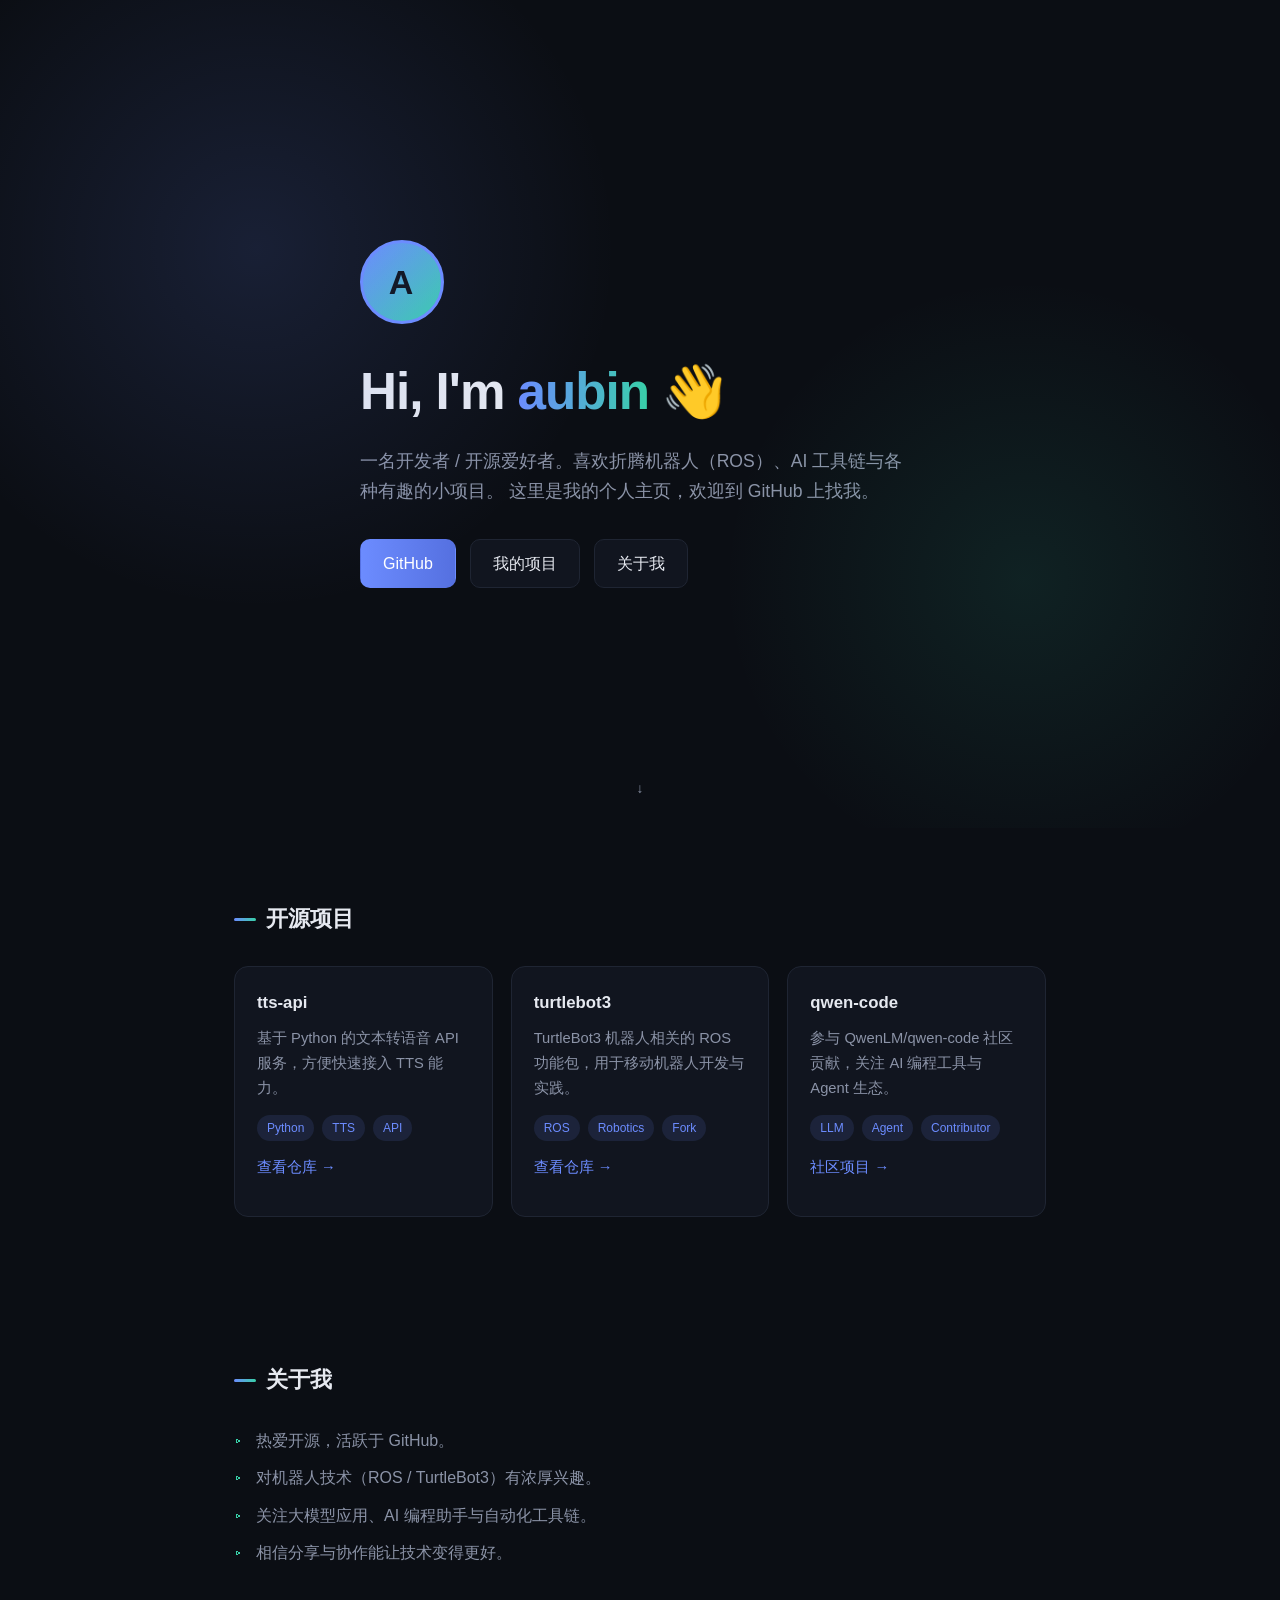
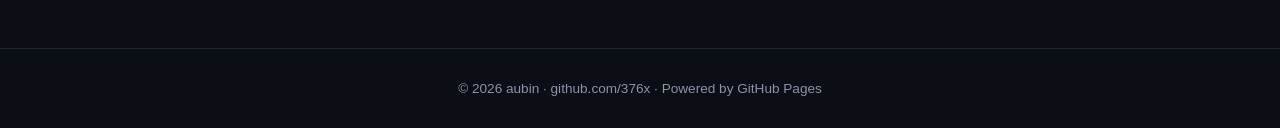
==== index.html @ 0f25fd70 "feat: init personal homepage" ====
<!DOCTYPE html>
<html lang="zh-CN">
<head>
  <meta charset="UTF-8" />
  <meta name="viewport" content="width=device-width, initial-scale=1.0" />
  <title>aubin · Personal Site</title>
  <meta name="description" content="aubin 的个人主页 — 开发者 / 开源爱好者" />
  <style>
    :root {
      --bg: #0b0e14;
      --bg-card: #11151f;
      --border: #1f2533;
      --text: #e6e9f0;
      --text-dim: #8b93a7;
      --accent: #6c8cff;
      --accent2: #38d0a8;
    }
    * { margin: 0; padding: 0; box-sizing: border-box; }
    html { scroll-behavior: smooth; }
    body {
      font-family: -apple-system, BlinkMacSystemFont, "Segoe UI", "PingFang SC",
        "Microsoft YaHei", sans-serif;
      background: var(--bg);
      color: var(--text);
      line-height: 1.7;
      min-height: 100vh;
    }
    a { color: var(--accent); text-decoration: none; transition: color .2s; }
    a:hover { color: var(--accent2); }

    .container { max-width: 860px; margin: 0 auto; padding: 0 24px; }

    /* ---------- Hero ---------- */
    .hero {
      display: flex; flex-direction: column; justify-content: center;
      min-height: 92vh; position: relative; overflow: hidden;
    }
    .hero::before {
      content: "";
      position: absolute; inset: 0;
      background:
        radial-gradient(600px circle at 20% 30%, rgba(108,140,255,.14), transparent 60%),
        radial-gradient(500px circle at 80% 70%, rgba(56,208,168,.10), transparent 60%);
      pointer-events: none;
    }
    .avatar {
      width: 84px; height: 84px; border-radius: 50%;
      border: 3px solid var(--accent);
      margin-bottom: 24px;
      font-size: 34px; font-weight: 700; line-height: 78px; text-align: center;
      color: var(--bg); background: linear-gradient(135deg, var(--accent), var(--accent2));
      letter-spacing: 2px;
    }
    .hero h1 {
      font-size: clamp(2rem, 5vw, 3.2rem);
      letter-spacing: -0.02em;
    }
    .hero h1 span {
      background: linear-gradient(90deg, var(--accent), var(--accent2));
      -webkit-background-clip: text; background-clip: text;
      -webkit-text-fill-color: transparent;
    }
    .hero p.sub {
      margin-top: 12px; font-size: 1.1rem; color: var(--text-dim); max-width: 560px;
    }
    .hero .actions { margin-top: 32px; display: flex; gap: 14px; flex-wrap: wrap; }
    .btn {
      display: inline-block; padding: 10px 22px; border-radius: 10px;
      border: 1px solid var(--border); background: var(--bg-card);
      color: var(--text); font-weight: 500; transition: transform .15s, border-color .2s;
    }
    .btn:hover { transform: translateY(-2px); border-color: var(--accent); color: var(--text); }
    .btn.primary {
      background: linear-gradient(90deg, var(--accent), #5570e0);
      border-color: transparent; color: #fff;
    }
    .scroll-hint {
      position: absolute; bottom: 28px; left: 50%; transform: translateX(-50%);
      color: var(--text-dim); font-size: .85rem; animation: bob 2s ease-in-out infinite;
    }
    @keyframes bob { 0%,100% { transform: translate(-50%, 0);} 50% { transform: translate(-50%, 8px);} }

    /* ---------- Sections ---------- */
    section { padding: 72px 0; }
    section h2 {
      font-size: 1.4rem; margin-bottom: 28px; display: flex; align-items: center; gap: 10px;
    }
    section h2::before {
      content: ""; width: 22px; height: 3px; border-radius: 2px;
      background: linear-gradient(90deg, var(--accent), var(--accent2));
    }
    .cards { display: grid; grid-template-columns: repeat(auto-fit, minmax(240px, 1fr)); gap: 18px; }
    .card {
      background: var(--bg-card); border: 1px solid var(--border);
      border-radius: 14px; padding: 22px;
      transition: transform .2s, border-color .2s;
    }
    .card:hover { transform: translateY(-4px); border-color: rgba(108,140,255,.45); }
    .card h3 { font-size: 1.05rem; margin-bottom: 8px; }
    .card p { color: var(--text-dim); font-size: .92rem; margin-bottom: 14px; }
    .tags { display: flex; gap: 8px; flex-wrap: wrap; }
    .tag {
      font-size: .75rem; color: var(--accent); background: rgba(108,140,255,.12);
      padding: 3px 10px; border-radius: 999px;
    }
    ul.about-list { list-style: none; color: var(--text-dim); }
    ul.about-list li { padding-left: 22px; position: relative; margin-bottom: 10px; }
    ul.about-list li::before {
      content: "▹"; position: absolute; left: 0; color: var(--accent2);
    }

    footer {
      border-top: 1px solid var(--border);
      padding: 28px 0; text-align: center; color: var(--text-dim); font-size: .85rem;
    }
    footer a { color: var(--text-dim); }
    footer a:hover { color: var(--accent); }
  </style>
</head>
<body>
  <!-- Hero -->
  <header class="hero">
    <div class="container">
      <div class="avatar">A</div>
      <h1>Hi, I'm <span>aubin</span> 👋</h1>
      <p class="sub">
        一名开发者 / 开源爱好者。喜欢折腾机器人（ROS）、AI 工具链与各种有趣的小项目。
        这里是我的个人主页，欢迎到 GitHub 上找我。
      </p>
      <div class="actions">
        <a class="btn primary" href="https://github.com/376x" target="_blank" rel="noopener">GitHub</a>
        <a class="btn" href="#projects">我的项目</a>
        <a class="btn" href="#about">关于我</a>
      </div>
    </div>
    <div class="scroll-hint">↓</div>
  </header>

  <main class="container">
    <!-- Projects -->
    <section id="projects">
      <h2>开源项目</h2>
      <div class="cards">
        <article class="card">
          <h3>tts-api</h3>
          <p>基于 Python 的文本转语音 API 服务，方便快速接入 TTS 能力。</p>
          <div class="tags"><span class="tag">Python</span><span class="tag">TTS</span><span class="tag">API</span></div>
          <p style="margin-top:14px"><a href="https://github.com/376x/tts-api" target="_blank" rel="noopener">查看仓库 →</a></p>
        </article>
        <article class="card">
          <h3>turtlebot3</h3>
          <p>TurtleBot3 机器人相关的 ROS 功能包，用于移动机器人开发与实践。</p>
          <div class="tags"><span class="tag">ROS</span><span class="tag">Robotics</span><span class="tag">Fork</span></div>
          <p style="margin-top:14px"><a href="https://github.com/376x/turtlebot3" target="_blank" rel="noopener">查看仓库 →</a></p>
        </article>
        <article class="card">
          <h3>qwen-code</h3>
          <p>参与 QwenLM/qwen-code 社区贡献，关注 AI 编程工具与 Agent 生态。</p>
          <div class="tags"><span class="tag">LLM</span><span class="tag">Agent</span><span class="tag">Contributor</span></div>
          <p style="margin-top:14px"><a href="https://github.com/QwenLM/qwen-code" target="_blank" rel="noopener">社区项目 →</a></p>
        </article>
      </div>
    </section>

    <!-- About -->
    <section id="about">
      <h2>关于我</h2>
      <ul class="about-list">
        <li>热爱开源，活跃于 GitHub。</li>
        <li>对机器人技术（ROS / TurtleBot3）有浓厚兴趣。</li>
        <li>关注大模型应用、AI 编程助手与自动化工具链。</li>
        <li>相信分享与协作能让技术变得更好。</li>
      </ul>
    </section>
  </main>

  <footer>
    <div class="container">
      © 2026 aubin ·
      <a href="https://github.com/376x" target="_blank" rel="noopener">github.com/376x</a> ·
      Powered by GitHub Pages
    </div>
  </footer>
</body>
</html>
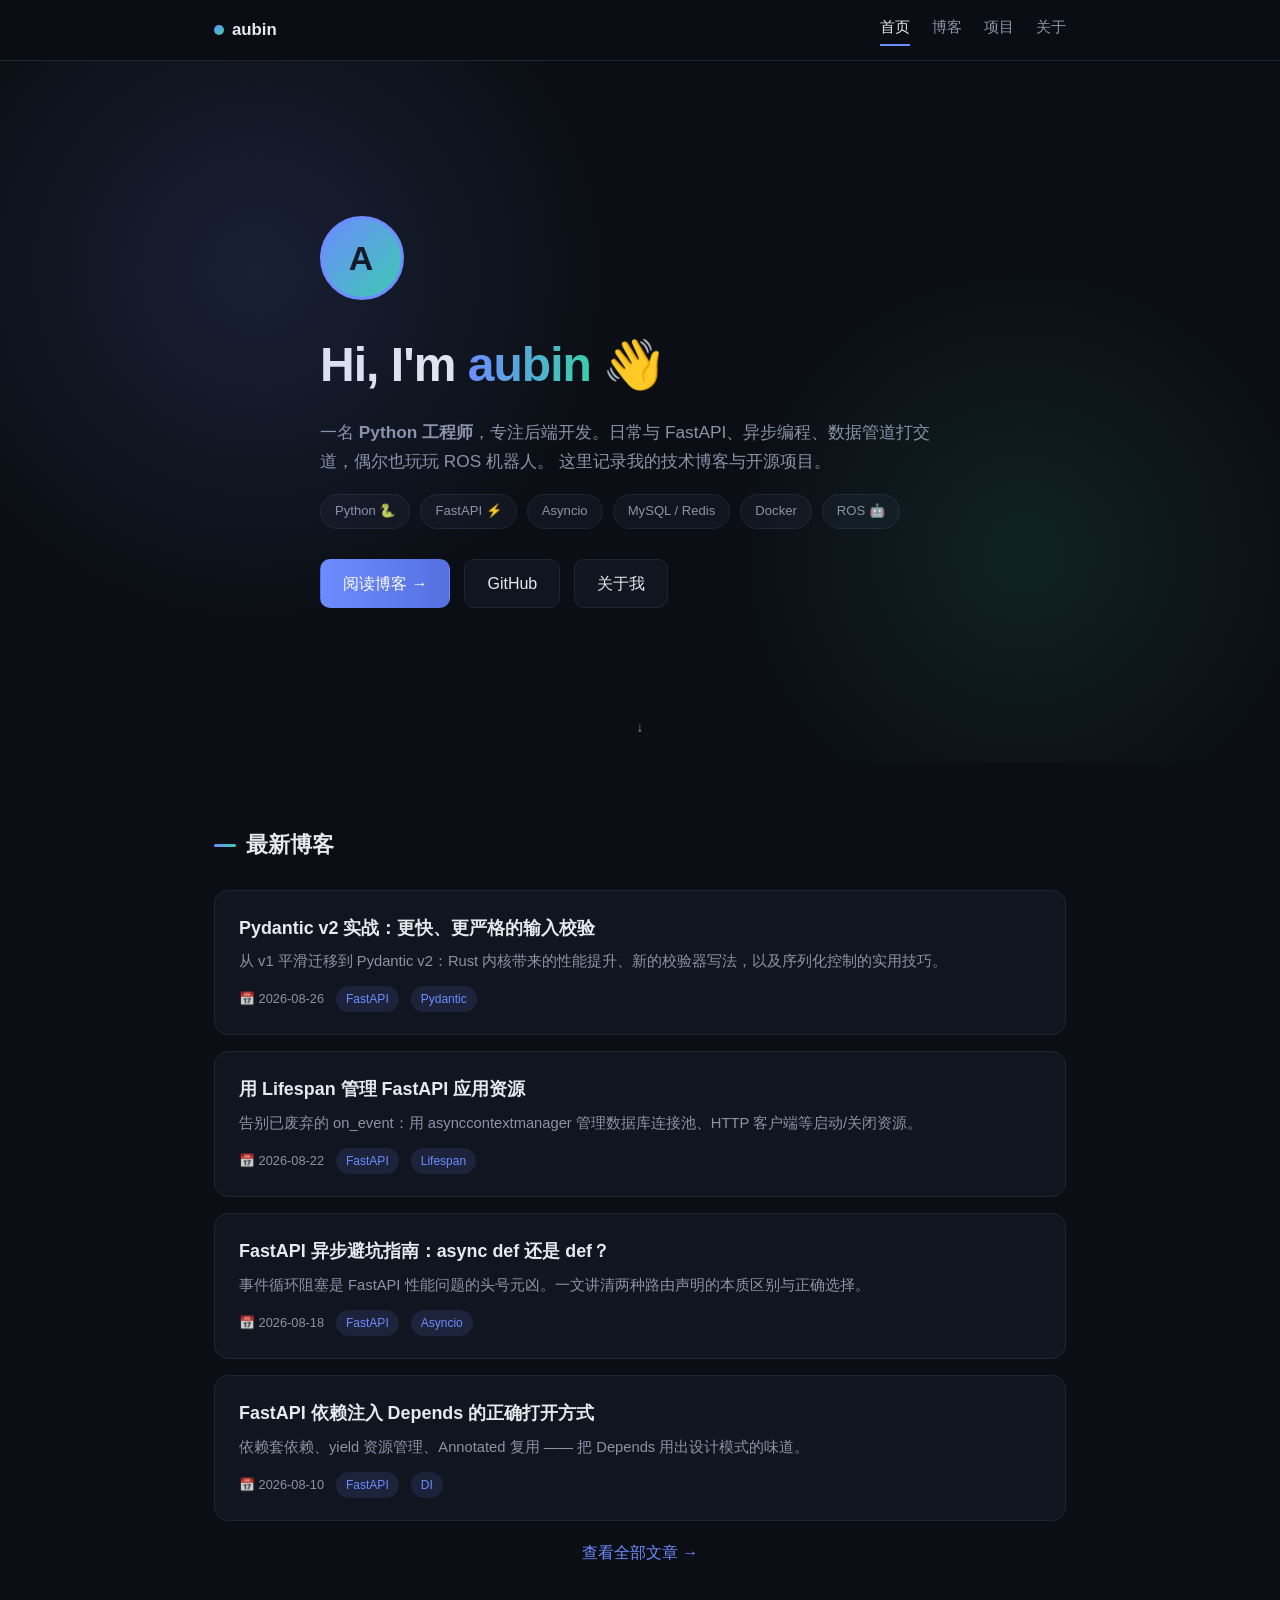
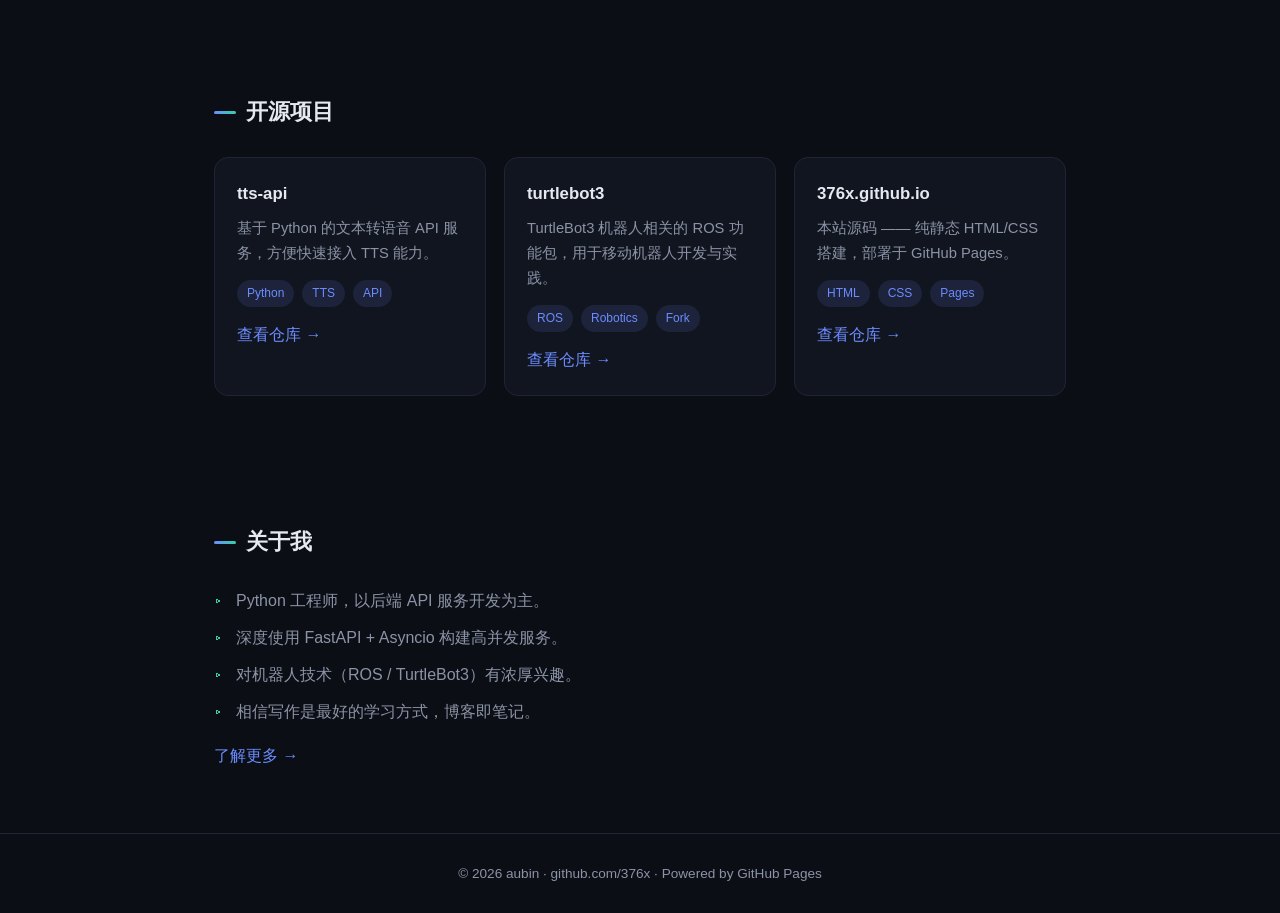
==== commit 4dd4404e: "feat: restructure site with navbar, add about page and 4 FastAPI blog posts" ====
--- a/index.html
+++ b/index.html
@@ -3,174 +3,115 @@
 <head>
   <meta charset="UTF-8" />
   <meta name="viewport" content="width=device-width, initial-scale=1.0" />
-  <title>aubin · Personal Site</title>
-  <meta name="description" content="aubin 的个人主页 — 开发者 / 开源爱好者" />
-  <style>
-    :root {
-      --bg: #0b0e14;
-      --bg-card: #11151f;
-      --border: #1f2533;
-      --text: #e6e9f0;
-      --text-dim: #8b93a7;
-      --accent: #6c8cff;
-      --accent2: #38d0a8;
-    }
-    * { margin: 0; padding: 0; box-sizing: border-box; }
-    html { scroll-behavior: smooth; }
-    body {
-      font-family: -apple-system, BlinkMacSystemFont, "Segoe UI", "PingFang SC",
-        "Microsoft YaHei", sans-serif;
-      background: var(--bg);
-      color: var(--text);
-      line-height: 1.7;
-      min-height: 100vh;
-    }
-    a { color: var(--accent); text-decoration: none; transition: color .2s; }
-    a:hover { color: var(--accent2); }
-
-    .container { max-width: 860px; margin: 0 auto; padding: 0 24px; }
-
-    /* ---------- Hero ---------- */
-    .hero {
-      display: flex; flex-direction: column; justify-content: center;
-      min-height: 92vh; position: relative; overflow: hidden;
-    }
-    .hero::before {
-      content: "";
-      position: absolute; inset: 0;
-      background:
-        radial-gradient(600px circle at 20% 30%, rgba(108,140,255,.14), transparent 60%),
-        radial-gradient(500px circle at 80% 70%, rgba(56,208,168,.10), transparent 60%);
-      pointer-events: none;
-    }
-    .avatar {
-      width: 84px; height: 84px; border-radius: 50%;
-      border: 3px solid var(--accent);
-      margin-bottom: 24px;
-      font-size: 34px; font-weight: 700; line-height: 78px; text-align: center;
-      color: var(--bg); background: linear-gradient(135deg, var(--accent), var(--accent2));
-      letter-spacing: 2px;
-    }
-    .hero h1 {
-      font-size: clamp(2rem, 5vw, 3.2rem);
-      letter-spacing: -0.02em;
-    }
-    .hero h1 span {
-      background: linear-gradient(90deg, var(--accent), var(--accent2));
-      -webkit-background-clip: text; background-clip: text;
-      -webkit-text-fill-color: transparent;
-    }
-    .hero p.sub {
-      margin-top: 12px; font-size: 1.1rem; color: var(--text-dim); max-width: 560px;
-    }
-    .hero .actions { margin-top: 32px; display: flex; gap: 14px; flex-wrap: wrap; }
-    .btn {
-      display: inline-block; padding: 10px 22px; border-radius: 10px;
-      border: 1px solid var(--border); background: var(--bg-card);
-      color: var(--text); font-weight: 500; transition: transform .15s, border-color .2s;
-    }
-    .btn:hover { transform: translateY(-2px); border-color: var(--accent); color: var(--text); }
-    .btn.primary {
-      background: linear-gradient(90deg, var(--accent), #5570e0);
-      border-color: transparent; color: #fff;
-    }
-    .scroll-hint {
-      position: absolute; bottom: 28px; left: 50%; transform: translateX(-50%);
-      color: var(--text-dim); font-size: .85rem; animation: bob 2s ease-in-out infinite;
-    }
-    @keyframes bob { 0%,100% { transform: translate(-50%, 0);} 50% { transform: translate(-50%, 8px);} }
-
-    /* ---------- Sections ---------- */
-    section { padding: 72px 0; }
-    section h2 {
-      font-size: 1.4rem; margin-bottom: 28px; display: flex; align-items: center; gap: 10px;
-    }
-    section h2::before {
-      content: ""; width: 22px; height: 3px; border-radius: 2px;
-      background: linear-gradient(90deg, var(--accent), var(--accent2));
-    }
-    .cards { display: grid; grid-template-columns: repeat(auto-fit, minmax(240px, 1fr)); gap: 18px; }
-    .card {
-      background: var(--bg-card); border: 1px solid var(--border);
-      border-radius: 14px; padding: 22px;
-      transition: transform .2s, border-color .2s;
-    }
-    .card:hover { transform: translateY(-4px); border-color: rgba(108,140,255,.45); }
-    .card h3 { font-size: 1.05rem; margin-bottom: 8px; }
-    .card p { color: var(--text-dim); font-size: .92rem; margin-bottom: 14px; }
-    .tags { display: flex; gap: 8px; flex-wrap: wrap; }
-    .tag {
-      font-size: .75rem; color: var(--accent); background: rgba(108,140,255,.12);
-      padding: 3px 10px; border-radius: 999px;
-    }
-    ul.about-list { list-style: none; color: var(--text-dim); }
-    ul.about-list li { padding-left: 22px; position: relative; margin-bottom: 10px; }
-    ul.about-list li::before {
-      content: "▹"; position: absolute; left: 0; color: var(--accent2);
-    }
-
-    footer {
-      border-top: 1px solid var(--border);
-      padding: 28px 0; text-align: center; color: var(--text-dim); font-size: .85rem;
-    }
-    footer a { color: var(--text-dim); }
-    footer a:hover { color: var(--accent); }
-  </style>
+  <title>aubin · Python 工程师</title>
+  <meta name="description" content="aubin 的个人主页 — Python 工程师，专注 FastAPI 与后端开发，分享技术博客与开源项目。" />
+  <link rel="stylesheet" href="assets/style.css" />
 </head>
 <body>
+  <!-- Navbar -->
+  <nav>
+    <div class="nav-inner">
+      <a class="nav-logo" href="index.html"><span class="dot"></span>aubin</a>
+      <div class="nav-links">
+        <a href="index.html" class="active">首页</a>
+        <a href="blog.html">博客</a>
+        <a href="#projects">项目</a>
+        <a href="about.html">关于</a>
+      </div>
+    </div>
+  </nav>
+
   <!-- Hero -->
   <header class="hero">
     <div class="container">
       <div class="avatar">A</div>
       <h1>Hi, I'm <span>aubin</span> 👋</h1>
       <p class="sub">
-        一名开发者 / 开源爱好者。喜欢折腾机器人（ROS）、AI 工具链与各种有趣的小项目。
-        这里是我的个人主页，欢迎到 GitHub 上找我。
+        一名 <strong>Python 工程师</strong>，专注后端开发。日常与
+        FastAPI、异步编程、数据管道打交道，偶尔也玩玩 ROS 机器人。
+        这里记录我的技术博客与开源项目。
       </p>
+      <div class="chips">
+        <span class="chip">Python 🐍</span>
+        <span class="chip">FastAPI ⚡</span>
+        <span class="chip">Asyncio</span>
+        <span class="chip">MySQL / Redis</span>
+        <span class="chip">Docker</span>
+        <span class="chip">ROS 🤖</span>
+      </div>
       <div class="actions">
-        <a class="btn primary" href="https://github.com/376x" target="_blank" rel="noopener">GitHub</a>
-        <a class="btn" href="#projects">我的项目</a>
-        <a class="btn" href="#about">关于我</a>
+        <a class="btn primary" href="blog.html">阅读博客 →</a>
+        <a class="btn" href="https://github.com/376x" target="_blank" rel="noopener">GitHub</a>
+        <a class="btn" href="about.html">关于我</a>
       </div>
     </div>
     <div class="scroll-hint">↓</div>
   </header>
 
   <main class="container">
+    <!-- Latest posts -->
+    <section id="latest-posts">
+      <h2 class="sec">最新博客</h2>
+      <div id="post-preview">
+        <a class="post-item" href="posts/fastapi-pydantic-v2.html">
+          <h3>Pydantic v2 实战：更快、更严格的输入校验</h3>
+          <p>从 v1 平滑迁移到 Pydantic v2：Rust 内核带来的性能提升、新的校验器写法，以及序列化控制的实用技巧。</p>
+          <div class="post-meta"><span class="date">2026-08-26</span><span class="tag">FastAPI</span><span class="tag">Pydantic</span></div>
+        </a>
+        <a class="post-item" href="posts/fastapi-lifespan.html">
+          <h3>用 Lifespan 管理 FastAPI 应用资源</h3>
+          <p>告别已废弃的 on_event：用 asynccontextmanager 管理数据库连接池、HTTP 客户端等启动/关闭资源。</p>
+          <div class="post-meta"><span class="date">2026-08-22</span><span class="tag">FastAPI</span><span class="tag">Lifespan</span></div>
+        </a>
+        <a class="post-item" href="posts/fastapi-async.html">
+          <h3>FastAPI 异步避坑指南：async def 还是 def？</h3>
+          <p>事件循环阻塞是 FastAPI 性能问题的头号元凶。一文讲清两种路由声明的本质区别与正确选择。</p>
+          <div class="post-meta"><span class="date">2026-08-18</span><span class="tag">FastAPI</span><span class="tag">Asyncio</span></div>
+        </a>
+        <a class="post-item" href="posts/fastapi-dependency-injection.html">
+          <h3>FastAPI 依赖注入 Depends 的正确打开方式</h3>
+          <p>依赖套依赖、yield 资源管理、Annotated 复用 —— 把 Depends 用出设计模式的味道。</p>
+          <div class="post-meta"><span class="date">2026-08-10</span><span class="tag">FastAPI</span><span class="tag">DI</span></div>
+        </a>
+      </div>
+      <p style="text-align:center; margin-top: 18px;"><a href="blog.html">查看全部文章 →</a></p>
+    </section>
+
     <!-- Projects -->
     <section id="projects">
-      <h2>开源项目</h2>
+      <h2 class="sec">开源项目</h2>
       <div class="cards">
         <article class="card">
           <h3>tts-api</h3>
-          <p>基于 Python 的文本转语音 API 服务，方便快速接入 TTS 能力。</p>
+          <p class="desc">基于 Python 的文本转语音 API 服务，方便快速接入 TTS 能力。</p>
           <div class="tags"><span class="tag">Python</span><span class="tag">TTS</span><span class="tag">API</span></div>
           <p style="margin-top:14px"><a href="https://github.com/376x/tts-api" target="_blank" rel="noopener">查看仓库 →</a></p>
         </article>
         <article class="card">
           <h3>turtlebot3</h3>
-          <p>TurtleBot3 机器人相关的 ROS 功能包，用于移动机器人开发与实践。</p>
+          <p class="desc">TurtleBot3 机器人相关的 ROS 功能包，用于移动机器人开发与实践。</p>
           <div class="tags"><span class="tag">ROS</span><span class="tag">Robotics</span><span class="tag">Fork</span></div>
           <p style="margin-top:14px"><a href="https://github.com/376x/turtlebot3" target="_blank" rel="noopener">查看仓库 →</a></p>
         </article>
         <article class="card">
-          <h3>qwen-code</h3>
-          <p>参与 QwenLM/qwen-code 社区贡献，关注 AI 编程工具与 Agent 生态。</p>
-          <div class="tags"><span class="tag">LLM</span><span class="tag">Agent</span><span class="tag">Contributor</span></div>
-          <p style="margin-top:14px"><a href="https://github.com/QwenLM/qwen-code" target="_blank" rel="noopener">社区项目 →</a></p>
+          <h3>376x.github.io</h3>
+          <p class="desc">本站源码 —— 纯静态 HTML/CSS 搭建，部署于 GitHub Pages。</p>
+          <div class="tags"><span class="tag">HTML</span><span class="tag">CSS</span><span class="tag">Pages</span></div>
+          <p style="margin-top:14px"><a href="https://github.com/376x/376x.github.io" target="_blank" rel="noopener">查看仓库 →</a></p>
         </article>
       </div>
     </section>
 
-    <!-- About -->
-    <section id="about">
-      <h2>关于我</h2>
+    <!-- About brief -->
+    <section id="about-brief">
+      <h2 class="sec">关于我</h2>
       <ul class="about-list">
-        <li>热爱开源，活跃于 GitHub。</li>
+        <li>Python 工程师，以后端 API 服务开发为主。</li>
+        <li>深度使用 FastAPI + Asyncio 构建高并发服务。</li>
         <li>对机器人技术（ROS / TurtleBot3）有浓厚兴趣。</li>
-        <li>关注大模型应用、AI 编程助手与自动化工具链。</li>
-        <li>相信分享与协作能让技术变得更好。</li>
+        <li>相信写作是最好的学习方式，博客即笔记。</li>
       </ul>
+      <p style="margin-top:16px"><a href="about.html">了解更多 →</a></p>
     </section>
   </main>
 
--- a/assets/style.css
+++ b/assets/style.css
@@ -0,0 +1,221 @@
+:root {
+  --bg: #0b0e14;
+  --bg-card: #11151f;
+  --bg-code: #0d1117;
+  --border: #1f2533;
+  --text: #e6e9f0;
+  --text-dim: #8b93a7;
+  --accent: #6c8cff;
+  --accent2: #38d0a8;
+}
+
+* { margin: 0; padding: 0; box-sizing: border-box; }
+html { scroll-behavior: smooth; }
+body {
+  font-family: -apple-system, BlinkMacSystemFont, "Segoe UI", "PingFang SC",
+    "Microsoft YaHei", sans-serif;
+  background: var(--bg);
+  color: var(--text);
+  line-height: 1.7;
+  min-height: 100vh;
+}
+a { color: var(--accent); text-decoration: none; transition: color .2s; }
+a:hover { color: var(--accent2); }
+
+.container { max-width: 900px; margin: 0 auto; padding: 0 24px; }
+
+/* ---------- Navbar ---------- */
+nav {
+  position: sticky; top: 0; z-index: 100;
+  background: rgba(11,14,20,.85);
+  backdrop-filter: blur(10px);
+  -webkit-backdrop-filter: blur(10px);
+  border-bottom: 1px solid var(--border);
+}
+.nav-inner {
+  max-width: 900px; margin: 0 auto; padding: 14px 24px;
+  display: flex; align-items: center; justify-content: space-between;
+}
+.nav-logo {
+  font-weight: 700; font-size: 1.05rem; color: var(--text);
+  display: flex; align-items: center; gap: 8px;
+}
+.nav-logo:hover { color: var(--text); }
+.nav-logo .dot {
+  width: 10px; height: 10px; border-radius: 50%;
+  background: linear-gradient(135deg, var(--accent), var(--accent2));
+}
+.nav-links { display: flex; gap: 22px; font-size: .95rem; }
+.nav-links a { color: var(--text-dim); }
+.nav-links a:hover, .nav-links a.active { color: var(--text); }
+.nav-links a.active {
+  padding-bottom: 4px; border-bottom: 2px solid var(--accent);
+}
+
+/* ---------- Hero ---------- */
+.hero {
+  display: flex; flex-direction: column; justify-content: center;
+  min-height: 78vh; position: relative; overflow: hidden;
+}
+.hero::before {
+  content: "";
+  position: absolute; inset: 0;
+  background:
+    radial-gradient(600px circle at 20% 30%, rgba(108,140,255,.14), transparent 60%),
+    radial-gradient(500px circle at 80% 70%, rgba(56,208,168,.10), transparent 60%);
+  pointer-events: none;
+}
+.avatar {
+  width: 84px; height: 84px; border-radius: 50%;
+  border: 3px solid var(--accent);
+  margin-bottom: 24px;
+  font-size: 34px; font-weight: 700; line-height: 78px; text-align: center;
+  color: var(--bg); background: linear-gradient(135deg, var(--accent), var(--accent2));
+  letter-spacing: 2px;
+}
+.hero h1 { font-size: clamp(2rem, 5vw, 3rem); letter-spacing: -0.02em; }
+.hero h1 span {
+  background: linear-gradient(90deg, var(--accent), var(--accent2));
+  -webkit-background-clip: text; background-clip: text;
+  -webkit-text-fill-color: transparent;
+}
+.hero p.sub {
+  margin-top: 12px; font-size: 1.08rem; color: var(--text-dim); max-width: 640px;
+}
+.chips { margin-top: 18px; display: flex; gap: 10px; flex-wrap: wrap; }
+.chip {
+  font-size: .82rem; padding: 5px 14px; border-radius: 999px;
+  border: 1px solid var(--border); background: var(--bg-card); color: var(--text-dim);
+}
+.hero .actions { margin-top: 30px; display: flex; gap: 14px; flex-wrap: wrap; }
+.btn {
+  display: inline-block; padding: 10px 22px; border-radius: 10px;
+  border: 1px solid var(--border); background: var(--bg-card);
+  color: var(--text); font-weight: 500; transition: transform .15s, border-color .2s;
+}
+.btn:hover { transform: translateY(-2px); border-color: var(--accent); color: var(--text); }
+.btn.primary {
+  background: linear-gradient(90deg, var(--accent), #5570e0);
+  border-color: transparent; color: #fff;
+}
+.scroll-hint {
+  position: absolute; bottom: 24px; left: 50%; transform: translateX(-50%);
+  color: var(--text-dim); font-size: .85rem; animation: bob 2s ease-in-out infinite;
+}
+@keyframes bob { 0%,100% { transform: translate(-50%, 0);} 50% { transform: translate(-50%, 8px);} }
+
+/* ---------- Sections ---------- */
+section { padding: 64px 0; }
+.page-head { padding: 56px 0 8px; }
+.page-head h1 { font-size: clamp(1.8rem, 4vw, 2.4rem); letter-spacing: -0.02em; }
+.page-head p { color: var(--text-dim); margin-top: 8px; }
+
+section h2.sec {
+  font-size: 1.35rem; margin-bottom: 26px; display: flex; align-items: center; gap: 10px;
+}
+section h2.sec::before {
+  content: ""; width: 22px; height: 3px; border-radius: 2px;
+  background: linear-gradient(90deg, var(--accent), var(--accent2));
+}
+
+.cards { display: grid; grid-template-columns: repeat(auto-fit, minmax(240px, 1fr)); gap: 18px; }
+.card {
+  background: var(--bg-card); border: 1px solid var(--border);
+  border-radius: 14px; padding: 22px;
+  transition: transform .2s, border-color .2s;
+  display: block; color: var(--text);
+}
+.card:hover { transform: translateY(-4px); border-color: rgba(108,140,255,.45); }
+.card h3 { font-size: 1.05rem; margin-bottom: 8px; }
+.card p.desc { color: var(--text-dim); font-size: .92rem; margin-bottom: 14px; }
+.card .meta { color: var(--text-dim); font-size: .8rem; }
+
+.tags { display: flex; gap: 8px; flex-wrap: wrap; }
+.tag {
+  font-size: .75rem; color: var(--accent); background: rgba(108,140,255,.12);
+  padding: 3px 10px; border-radius: 999px;
+}
+
+ul.about-list { list-style: none; color: var(--text-dim); }
+ul.about-list li { padding-left: 22px; position: relative; margin-bottom: 10px; }
+ul.about-list li::before { content: "▹"; position: absolute; left: 0; color: var(--accent2); }
+
+/* ---------- Blog list ---------- */
+.post-item {
+  display: block; background: var(--bg-card); border: 1px solid var(--border);
+  border-radius: 14px; padding: 22px 24px; margin-bottom: 16px;
+  color: var(--text); transition: transform .15s, border-color .2s;
+}
+.post-item:hover { transform: translateY(-3px); border-color: rgba(108,140,255,.45); }
+.post-item h3 { font-size: 1.12rem; margin-bottom: 6px; }
+.post-item p { color: var(--text-dim); font-size: .92rem; margin-bottom: 12px; }
+.post-item .post-meta {
+  display: flex; gap: 12px; align-items: center; flex-wrap: wrap;
+  font-size: .8rem; color: var(--text-dim);
+}
+.post-item .date::before { content: "📅 "; opacity: .8; }
+
+/* ---------- Article ---------- */
+article.post { max-width: 820px; margin: 0 auto; padding: 48px 24px 24px; }
+article.post .back { font-size: .88rem; color: var(--text-dim); display: inline-block; margin-bottom: 26px; }
+article.post h1.title { font-size: clamp(1.6rem, 4vw, 2.2rem); letter-spacing: -0.02em; margin-bottom: 14px; line-height: 1.35; }
+article.post .post-meta {
+  display: flex; gap: 12px; align-items: center; flex-wrap: wrap;
+  font-size: .84rem; color: var(--text-dim); margin-bottom: 36px;
+  padding-bottom: 22px; border-bottom: 1px solid var(--border);
+}
+.prose h2 {
+  font-size: 1.3rem; margin: 44px 0 16px;
+  padding-left: 12px; border-left: 3px solid var(--accent);
+}
+.prose h3 { font-size: 1.06rem; margin: 30px 0 12px; }
+.prose p { margin-bottom: 14px; color: #cdd3e0; }
+.prose ul, .prose ol { margin: 0 0 14px 22px; color: #cdd3e0; }
+.prose li { margin-bottom: 6px; }
+.prose strong { color: var(--text); }
+
+code {
+  font-family: "JetBrains Mono", Consolas, "Courier New", monospace;
+}
+p code, li code, td code {
+  background: rgba(108,140,255,.13); color: #a9bcff;
+  padding: 2px 7px; border-radius: 6px; font-size: .86em;
+}
+pre {
+  background: var(--bg-code); border: 1px solid var(--border);
+  border-radius: 12px; padding: 18px 20px; overflow-x: auto;
+  margin: 18px 0 24px; font-size: .88rem; line-height: 1.65;
+}
+pre code { background: transparent; padding: 0; color: #d5dbe7; }
+
+blockquote {
+  border-left: 3px solid var(--accent2); background: rgba(56,208,168,.07);
+  padding: 12px 18px; border-radius: 0 10px 10px 0;
+  color: var(--text-dim); font-size: .93rem; margin: 18px 0;
+}
+blockquote p { margin: 0; }
+
+.prose table { border-collapse: collapse; width: 100%; margin: 16px 0 24px; font-size: .9rem; }
+.prose th, .prose td { border: 1px solid var(--border); padding: 8px 14px; text-align: left; }
+.prose th { background: var(--bg-card); color: var(--text); }
+.prose td { color: #cdd3e0; }
+
+.end-mark {
+  margin-top: 48px; text-align: center; color: var(--text-dim); font-size: .85rem;
+}
+.next-posts { max-width: 820px; margin: 0 auto; padding: 24px 24px 56px; }
+.next-posts h3 { font-size: 1.05rem; margin-bottom: 14px; color: var(--text-dim); }
+
+/* ---------- Footer ---------- */
+footer {
+  border-top: 1px solid var(--border);
+  padding: 28px 0; text-align: center; color: var(--text-dim); font-size: .85rem;
+}
+footer a { color: var(--text-dim); }
+footer a:hover { color: var(--accent); }
+
+@media (max-width: 640px) {
+  .hero { min-height: 66vh; }
+  .nav-links { gap: 14px; font-size: .88rem; }
+  pre { font-size: .8rem; padding: 14px; }
+}
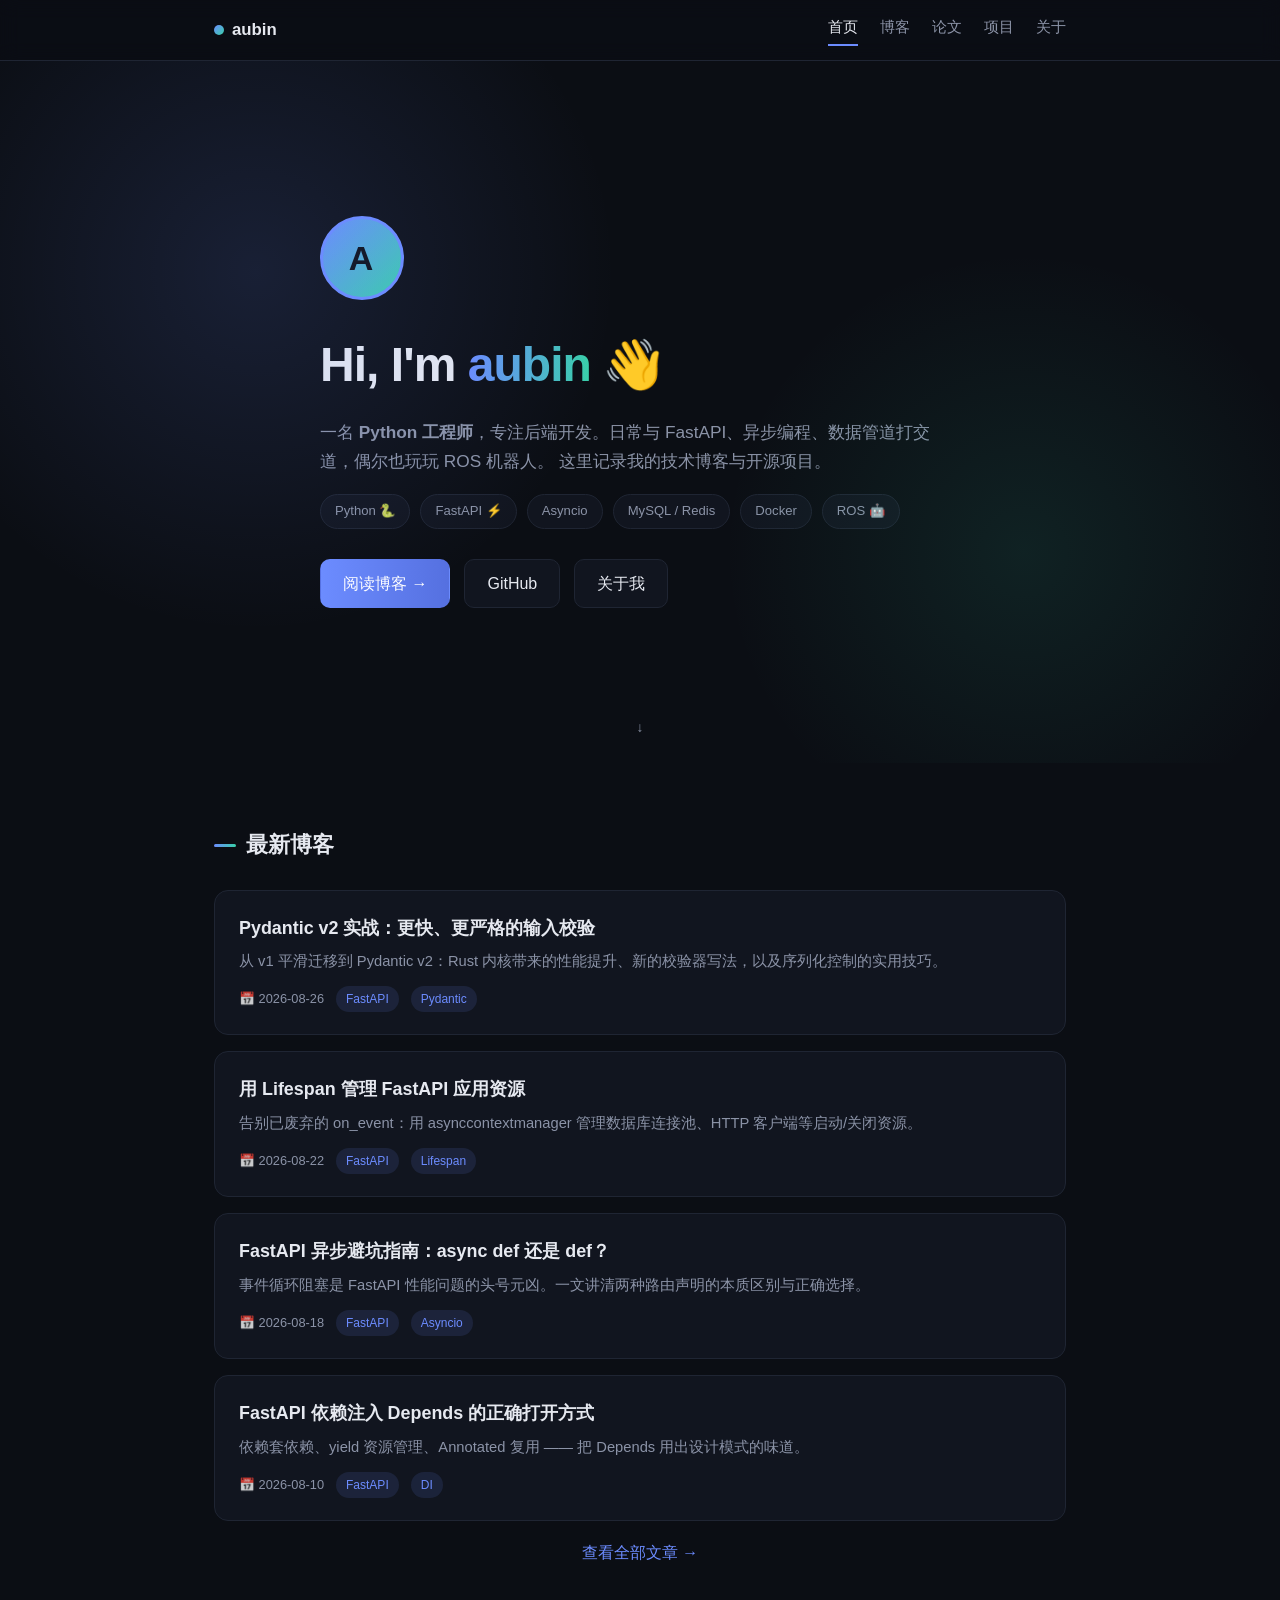
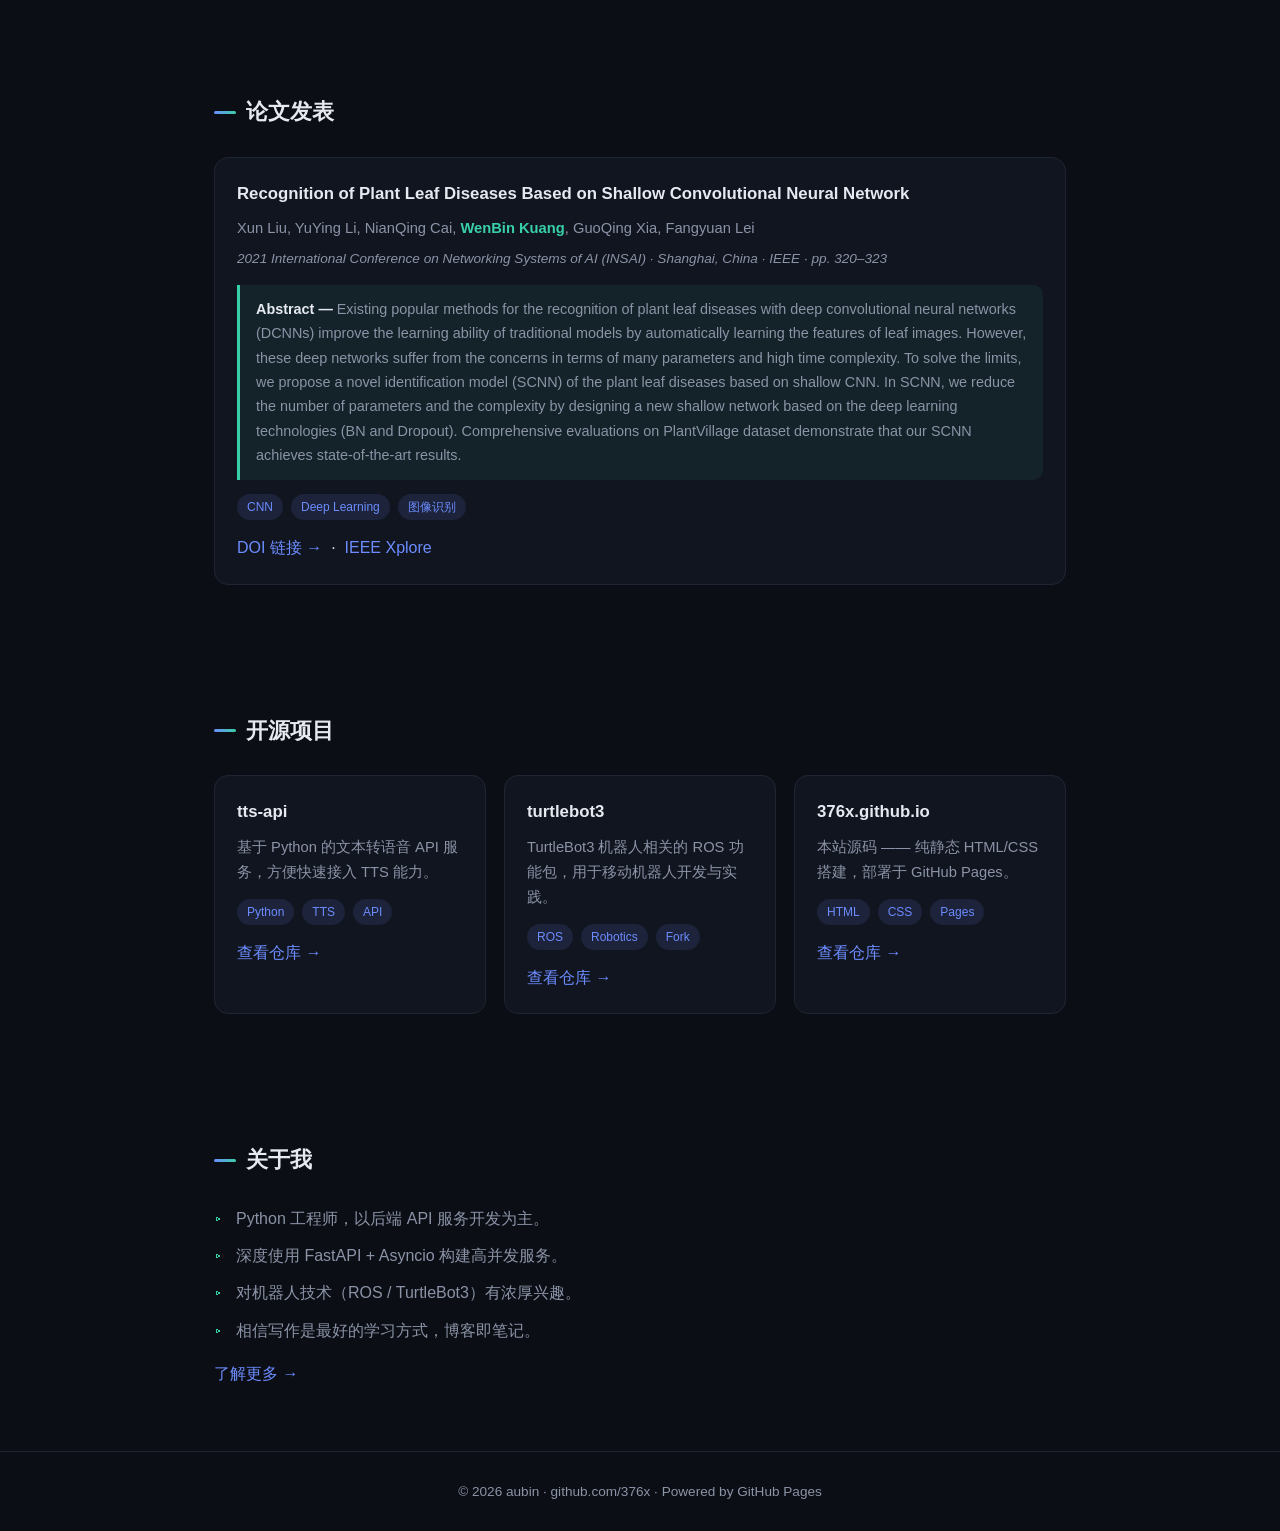
==== commit 10be3050: "feat: add IEEE INSAI 2021 paper section with DOI link and abstract" ====
--- a/index.html
+++ b/index.html
@@ -15,6 +15,7 @@
       <div class="nav-links">
         <a href="index.html" class="active">首页</a>
         <a href="blog.html">博客</a>
+        <a href="#publications">论文</a>
         <a href="#projects">项目</a>
         <a href="about.html">关于</a>
       </div>
@@ -77,6 +78,27 @@
       <p style="text-align:center; margin-top: 18px;"><a href="blog.html">查看全部文章 →</a></p>
     </section>
 
+    <!-- Publications -->
+    <section id="publications">
+      <h2 class="sec">论文发表</h2>
+      <article class="card pub">
+        <h3>Recognition of Plant Leaf Diseases Based on Shallow Convolutional Neural Network</h3>
+        <p class="pub-authors">Xun Liu, YuYing Li, NianQing Cai, <strong>WenBin Kuang</strong>, GuoQing Xia, Fangyuan Lei</p>
+        <p class="pub-venue">2021 International Conference on Networking Systems of AI (INSAI) · Shanghai, China · IEEE · pp. 320–323</p>
+        <div class="abstract">
+          <strong>Abstract — </strong>Existing popular methods for the recognition of plant leaf diseases with deep convolutional neural networks (DCNNs) improve the learning ability of traditional models by automatically learning the features of leaf images. However, these deep networks suffer from the concerns in terms of many parameters and high time complexity. To solve the limits, we propose a novel identification model (SCNN) of the plant leaf diseases based on shallow CNN. In SCNN, we reduce the number of parameters and the complexity by designing a new shallow network based on the deep learning technologies (BN and Dropout). Comprehensive evaluations on PlantVillage dataset demonstrate that our SCNN achieves state-of-the-art results.
+        </div>
+        <div class="tags">
+          <span class="tag">CNN</span><span class="tag">Deep Learning</span><span class="tag">图像识别</span>
+        </div>
+        <p style="margin-top:14px">
+          <a href="https://doi.org/10.1109/INSAI54028.2021.00067" target="_blank" rel="noopener">DOI 链接 →</a>
+          &nbsp;·&nbsp;
+          <a href="https://ieeexplore.ieee.org/document/9757958/" target="_blank" rel="noopener">IEEE Xplore</a>
+        </p>
+      </article>
+    </section>
+
     <!-- Projects -->
     <section id="projects">
       <h2 class="sec">开源项目</h2>
--- a/assets/style.css
+++ b/assets/style.css
@@ -136,6 +136,18 @@
   padding: 3px 10px; border-radius: 999px;
 }
 
+/* ---------- Publications ---------- */
+.pub .pub-authors { color: var(--text-dim); font-size: .92rem; margin-bottom: 6px; }
+.pub .pub-authors strong { color: var(--accent2); font-weight: 600; }
+.pub .pub-venue { color: var(--text-dim); font-size: .85rem; font-style: italic; margin-bottom: 14px; }
+.pub .abstract {
+  border-left: 3px solid var(--accent2);
+  background: rgba(56,208,168,.07);
+  padding: 12px 16px; border-radius: 0 10px 10px 0;
+  color: var(--text-dim); font-size: .9rem; margin: 14px 0;
+}
+.pub .abstract strong { color: var(--text); }
+
 ul.about-list { list-style: none; color: var(--text-dim); }
 ul.about-list li { padding-left: 22px; position: relative; margin-bottom: 10px; }
 ul.about-list li::before { content: "▹"; position: absolute; left: 0; color: var(--accent2); }
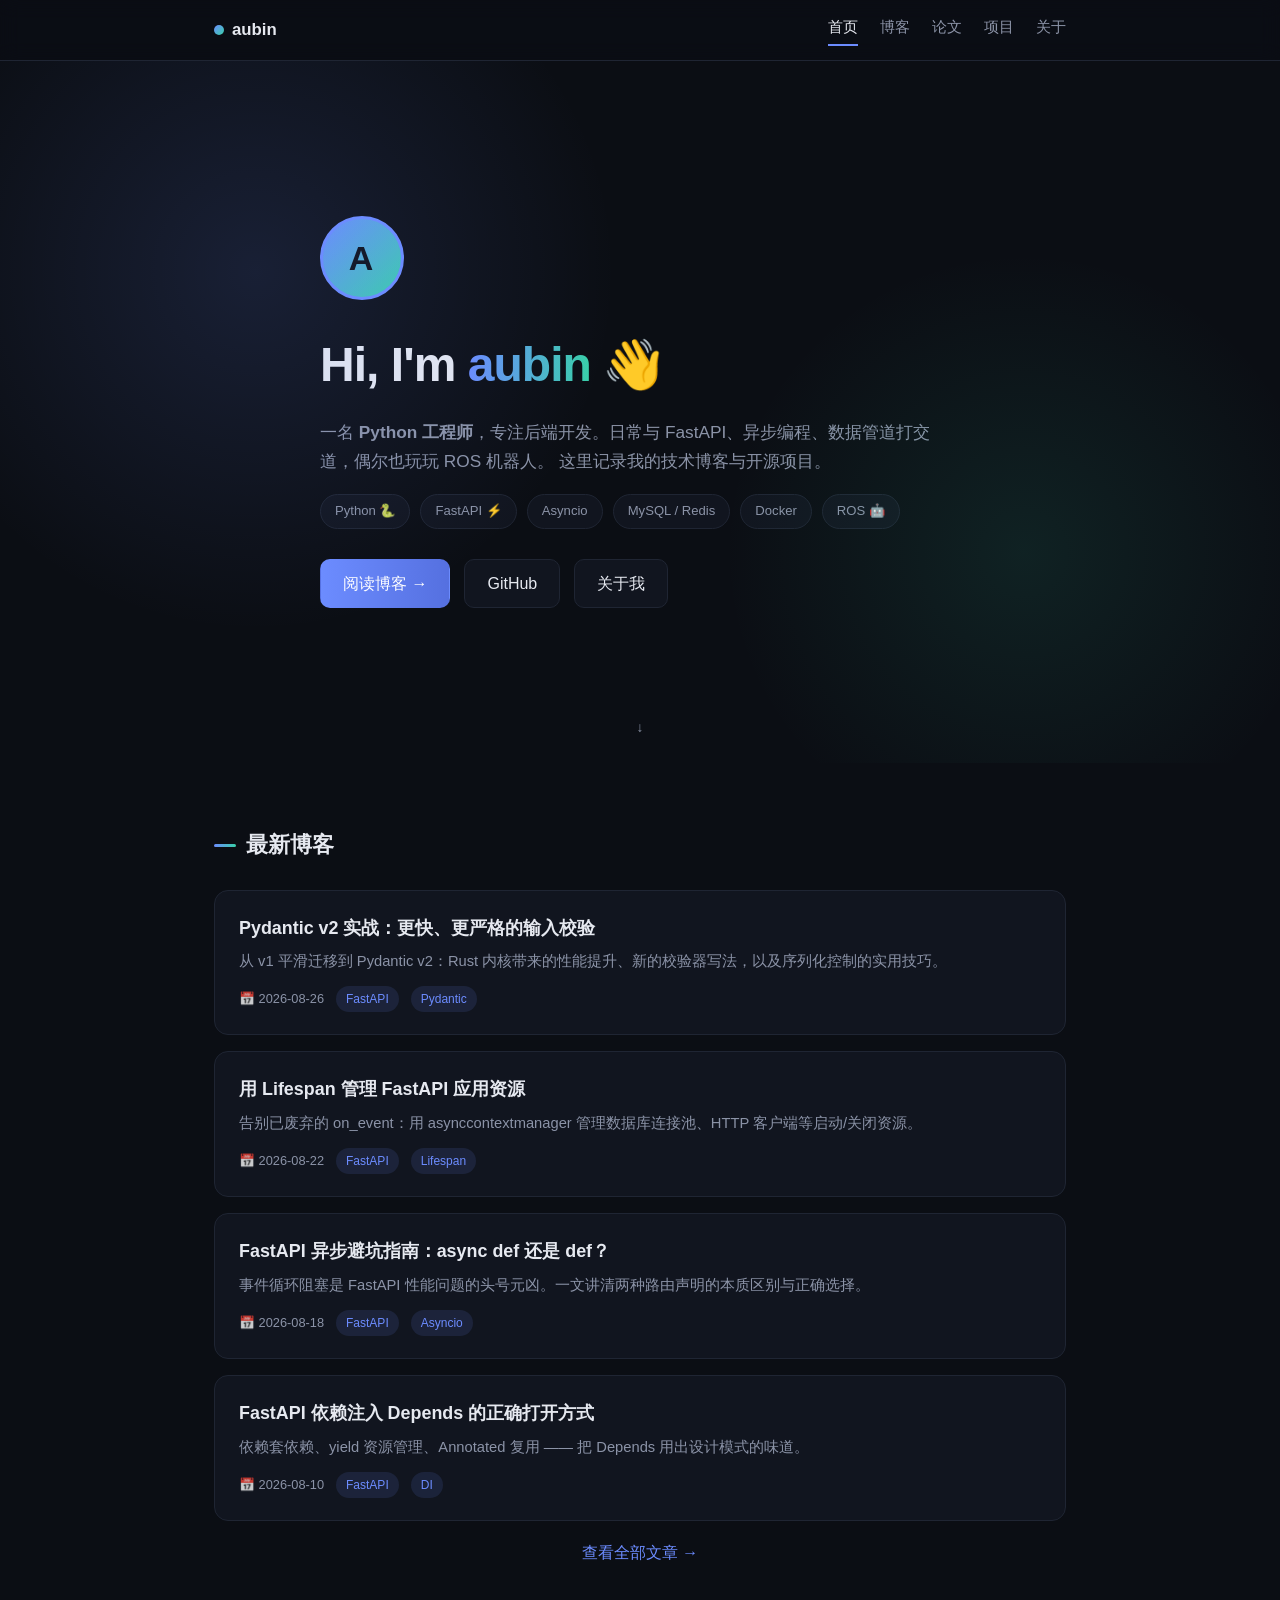
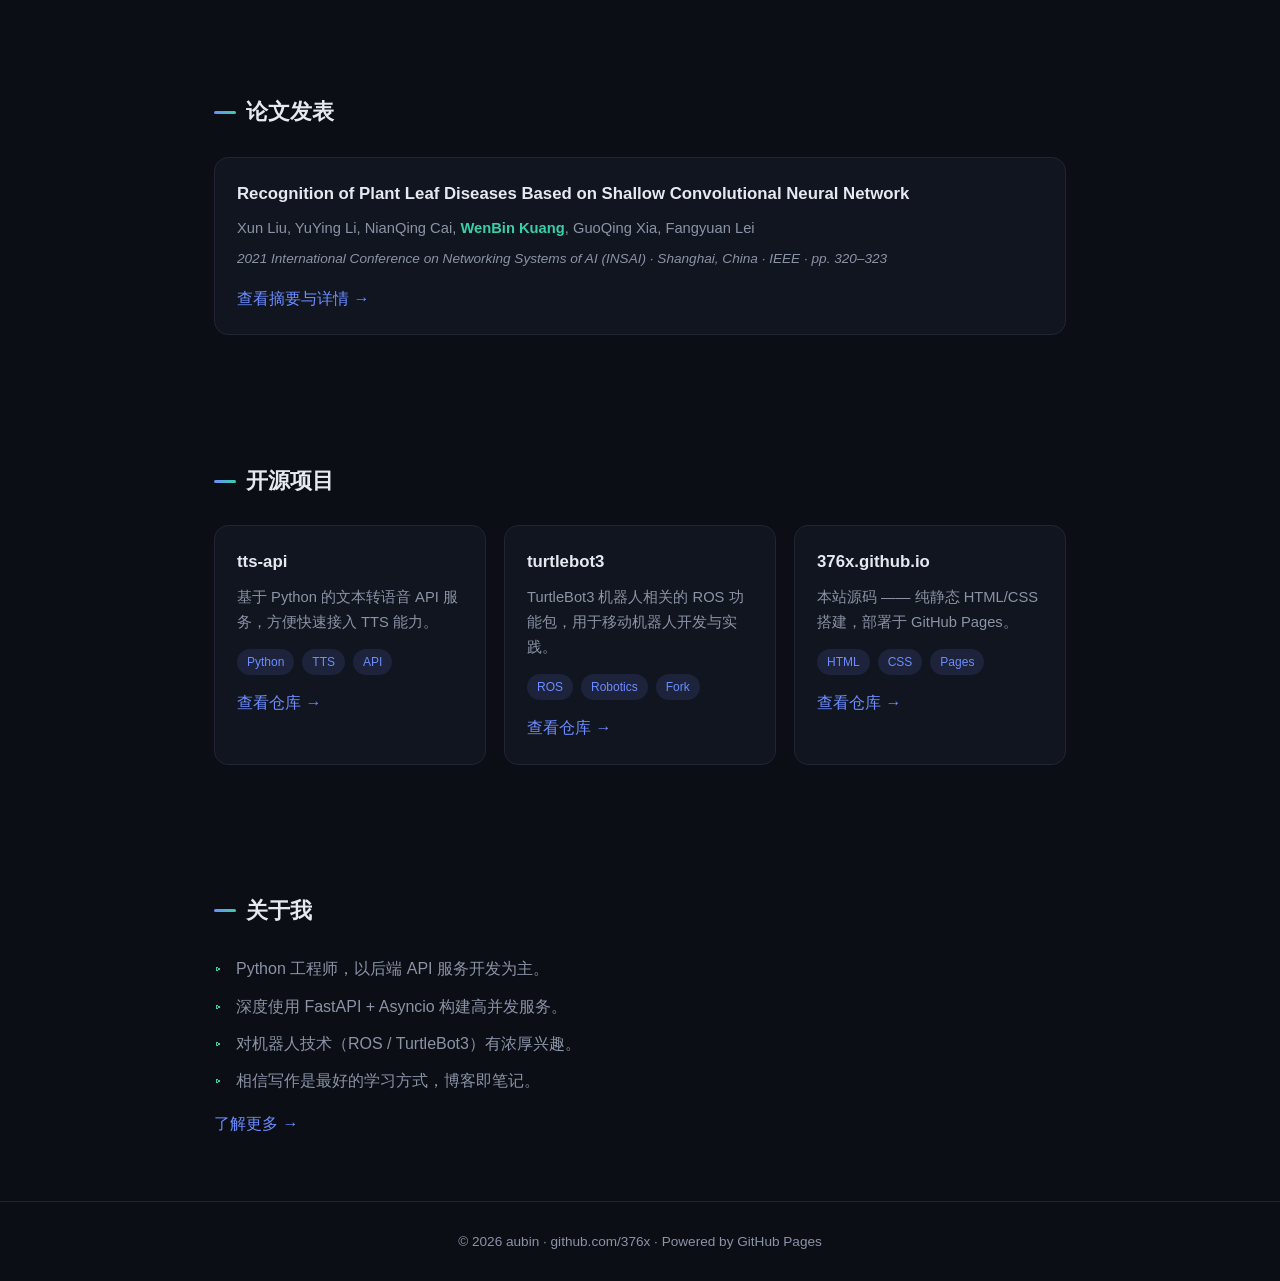
==== commit 7b237d26: "feat: dedicated papers page and unified navbar with publications link on all pages" ====
--- a/index.html
+++ b/index.html
@@ -15,7 +15,7 @@
       <div class="nav-links">
         <a href="index.html" class="active">首页</a>
         <a href="blog.html">博客</a>
-        <a href="#publications">论文</a>
+        <a href="papers.html">论文</a>
         <a href="#projects">项目</a>
         <a href="about.html">关于</a>
       </div>
@@ -85,17 +85,7 @@
         <h3>Recognition of Plant Leaf Diseases Based on Shallow Convolutional Neural Network</h3>
         <p class="pub-authors">Xun Liu, YuYing Li, NianQing Cai, <strong>WenBin Kuang</strong>, GuoQing Xia, Fangyuan Lei</p>
         <p class="pub-venue">2021 International Conference on Networking Systems of AI (INSAI) · Shanghai, China · IEEE · pp. 320–323</p>
-        <div class="abstract">
-          <strong>Abstract — </strong>Existing popular methods for the recognition of plant leaf diseases with deep convolutional neural networks (DCNNs) improve the learning ability of traditional models by automatically learning the features of leaf images. However, these deep networks suffer from the concerns in terms of many parameters and high time complexity. To solve the limits, we propose a novel identification model (SCNN) of the plant leaf diseases based on shallow CNN. In SCNN, we reduce the number of parameters and the complexity by designing a new shallow network based on the deep learning technologies (BN and Dropout). Comprehensive evaluations on PlantVillage dataset demonstrate that our SCNN achieves state-of-the-art results.
-        </div>
-        <div class="tags">
-          <span class="tag">CNN</span><span class="tag">Deep Learning</span><span class="tag">图像识别</span>
-        </div>
-        <p style="margin-top:14px">
-          <a href="https://doi.org/10.1109/INSAI54028.2021.00067" target="_blank" rel="noopener">DOI 链接 →</a>
-          &nbsp;·&nbsp;
-          <a href="https://ieeexplore.ieee.org/document/9757958/" target="_blank" rel="noopener">IEEE Xplore</a>
-        </p>
+        <p style="margin-top:14px"><a href="papers.html">查看摘要与详情 →</a></p>
       </article>
     </section>
 
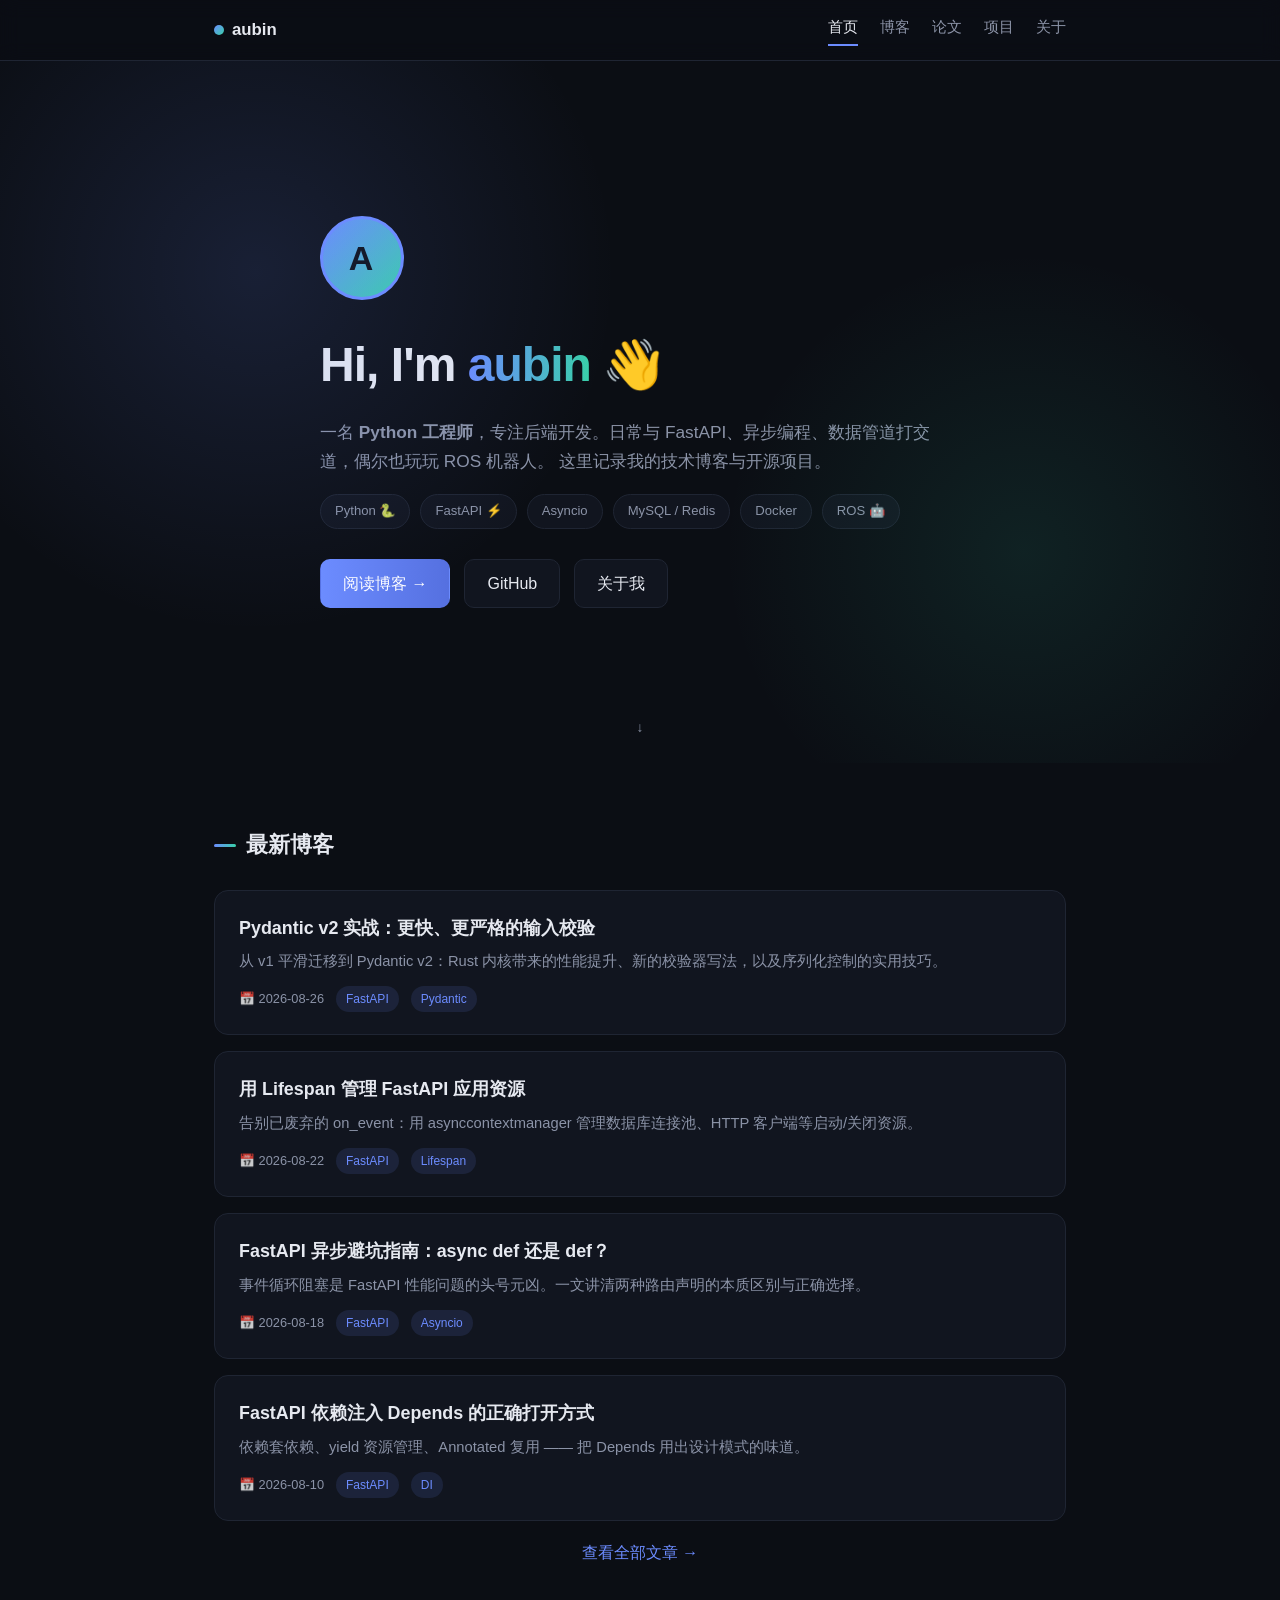
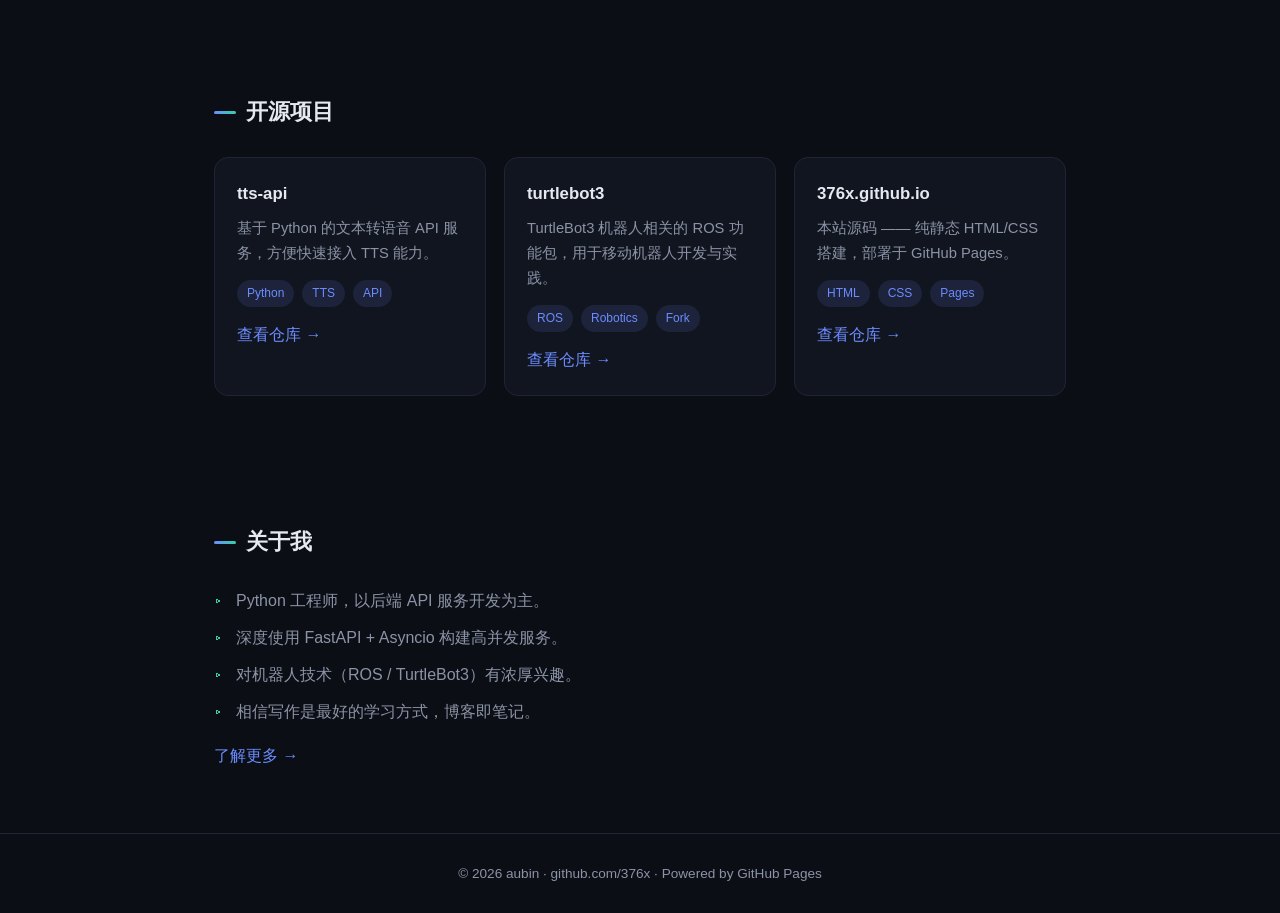
==== commit 19a79e70: "refactor: keep publications exclusively on dedicated papers page" ====
--- a/index.html
+++ b/index.html
@@ -78,17 +78,6 @@
       <p style="text-align:center; margin-top: 18px;"><a href="blog.html">查看全部文章 →</a></p>
     </section>
 
-    <!-- Publications -->
-    <section id="publications">
-      <h2 class="sec">论文发表</h2>
-      <article class="card pub">
-        <h3>Recognition of Plant Leaf Diseases Based on Shallow Convolutional Neural Network</h3>
-        <p class="pub-authors">Xun Liu, YuYing Li, NianQing Cai, <strong>WenBin Kuang</strong>, GuoQing Xia, Fangyuan Lei</p>
-        <p class="pub-venue">2021 International Conference on Networking Systems of AI (INSAI) · Shanghai, China · IEEE · pp. 320–323</p>
-        <p style="margin-top:14px"><a href="papers.html">查看摘要与详情 →</a></p>
-      </article>
-    </section>
-
     <!-- Projects -->
     <section id="projects">
       <h2 class="sec">开源项目</h2>
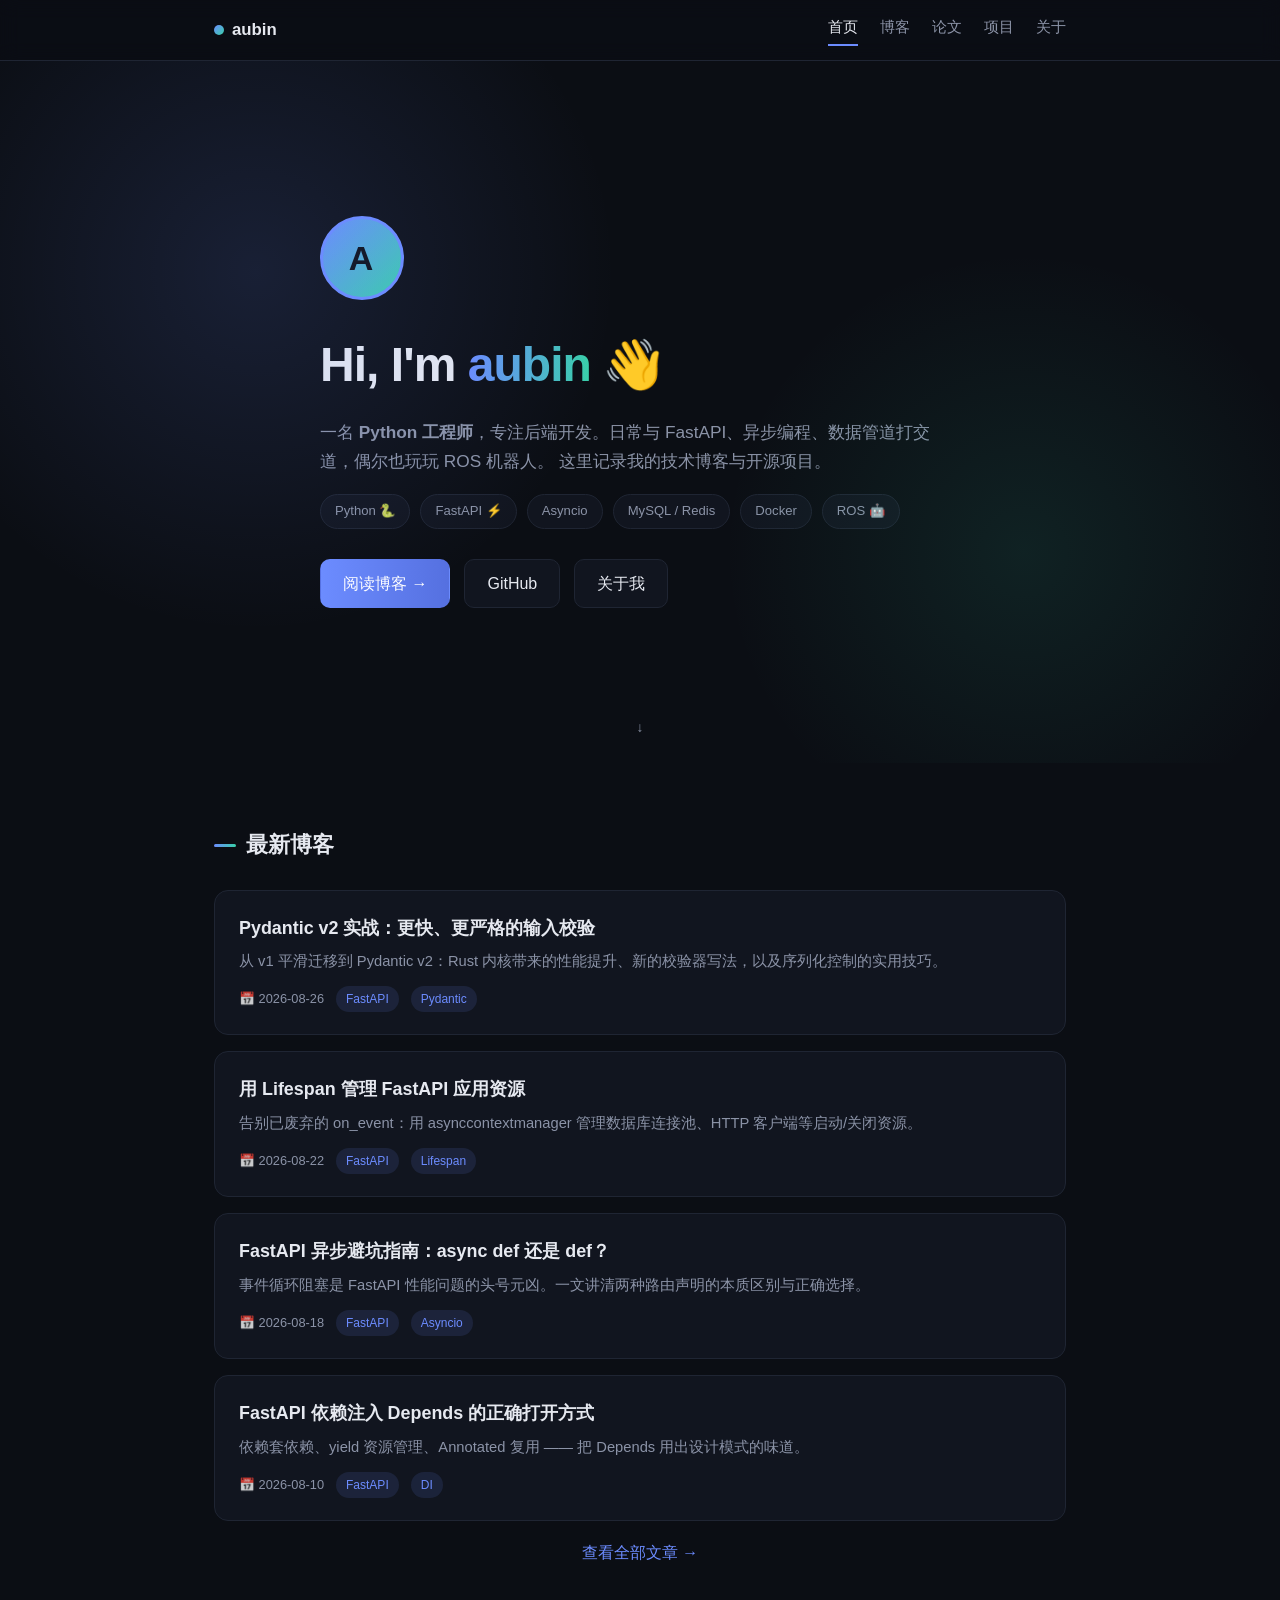
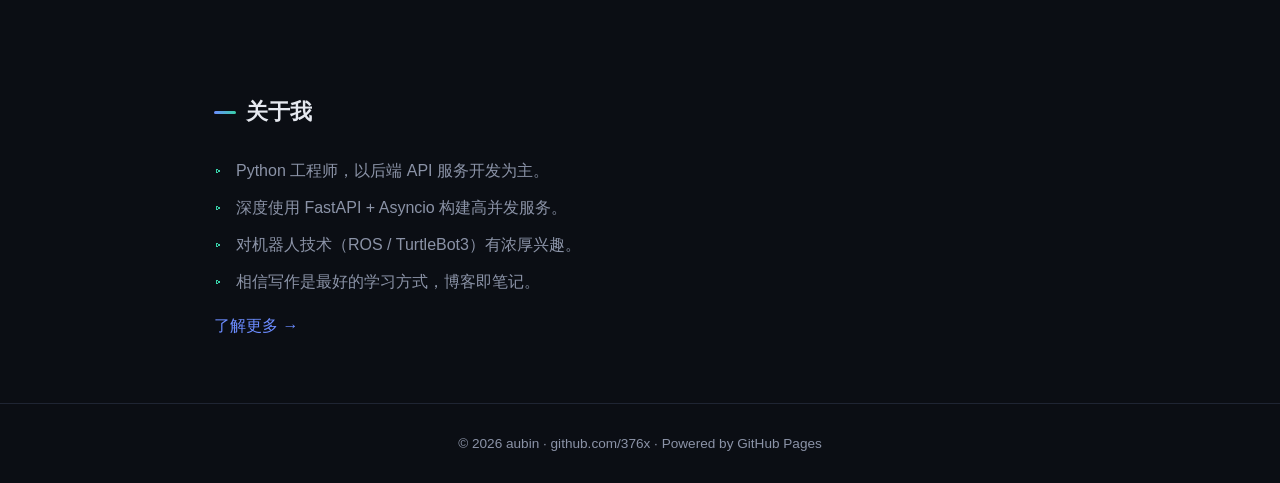
==== commit 052a87a6: "feat: move projects to dedicated page and update nav site-wide" ====
--- a/index.html
+++ b/index.html
@@ -16,7 +16,7 @@
         <a href="index.html" class="active">首页</a>
         <a href="blog.html">博客</a>
         <a href="papers.html">论文</a>
-        <a href="#projects">项目</a>
+        <a href="projects.html">项目</a>
         <a href="about.html">关于</a>
       </div>
     </div>
@@ -78,31 +78,6 @@
       <p style="text-align:center; margin-top: 18px;"><a href="blog.html">查看全部文章 →</a></p>
     </section>
 
-    <!-- Projects -->
-    <section id="projects">
-      <h2 class="sec">开源项目</h2>
-      <div class="cards">
-        <article class="card">
-          <h3>tts-api</h3>
-          <p class="desc">基于 Python 的文本转语音 API 服务，方便快速接入 TTS 能力。</p>
-          <div class="tags"><span class="tag">Python</span><span class="tag">TTS</span><span class="tag">API</span></div>
-          <p style="margin-top:14px"><a href="https://github.com/376x/tts-api" target="_blank" rel="noopener">查看仓库 →</a></p>
-        </article>
-        <article class="card">
-          <h3>turtlebot3</h3>
-          <p class="desc">TurtleBot3 机器人相关的 ROS 功能包，用于移动机器人开发与实践。</p>
-          <div class="tags"><span class="tag">ROS</span><span class="tag">Robotics</span><span class="tag">Fork</span></div>
-          <p style="margin-top:14px"><a href="https://github.com/376x/turtlebot3" target="_blank" rel="noopener">查看仓库 →</a></p>
-        </article>
-        <article class="card">
-          <h3>376x.github.io</h3>
-          <p class="desc">本站源码 —— 纯静态 HTML/CSS 搭建，部署于 GitHub Pages。</p>
-          <div class="tags"><span class="tag">HTML</span><span class="tag">CSS</span><span class="tag">Pages</span></div>
-          <p style="margin-top:14px"><a href="https://github.com/376x/376x.github.io" target="_blank" rel="noopener">查看仓库 →</a></p>
-        </article>
-      </div>
-    </section>
-
     <!-- About brief -->
     <section id="about-brief">
       <h2 class="sec">关于我</h2>
